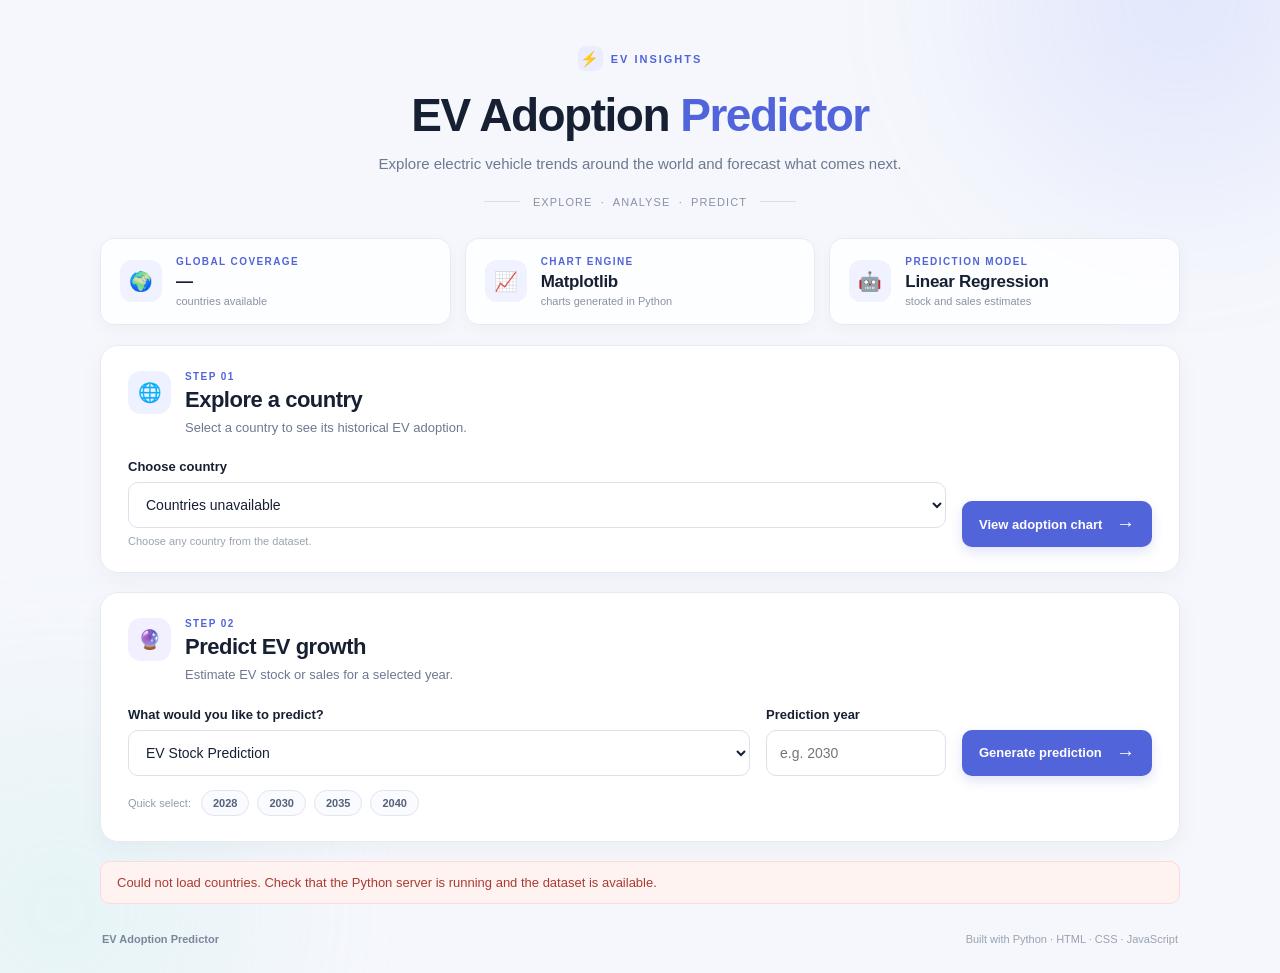
==== public/index.html @ 8233046d "Add Vercel deployment: Flask API (api/index.py), public/ frontend, vercel.json, requirements.txt" ====
<!DOCTYPE html>
<html lang="en">
<head>
    <meta charset="UTF-8">
    <meta name="viewport" content="width=device-width, initial-scale=1.0">
    <title>EV Adoption Predictor</title>
    <link rel="stylesheet" href="style.css">
</head>
<body>
<div class="page-glow glow-one"></div>
<div class="page-glow glow-two"></div>
<div class="container">
    <header class="header">
        <div class="brand-mark"><span class="brand-icon">⚡</span><span>EV INSIGHTS</span></div>
        <h1>EV Adoption <span>Predictor</span></h1>
        <p class="subtitle">Explore electric vehicle trends around the world and forecast what comes next.</p>
        <div class="hero-line"><span></span><span>Explore&nbsp; · &nbsp;Analyse&nbsp; · &nbsp;Predict</span><span></span></div>
    </header>

    <main>
        <section class="overview-grid" aria-label="Project highlights">
            <div class="overview-card"><div class="overview-icon">🌍</div><div><p class="overview-label">GLOBAL COVERAGE</p><strong id="countryCount">—</strong><small>countries available</small></div></div>
            <div class="overview-card"><div class="overview-icon">📈</div><div><p class="overview-label">CHART ENGINE</p><strong>Matplotlib</strong><small>charts generated in Python</small></div></div>
            <div class="overview-card"><div class="overview-icon">🤖</div><div><p class="overview-label">PREDICTION MODEL</p><strong>Linear Regression</strong><small>stock and sales estimates</small></div></div>
        </section>

        <section class="card explore-card">
            <div class="section-heading">
                <div class="section-icon">🌐</div>
                <div><p class="eyebrow">STEP 01</p><h2>Explore a country</h2><p>Select a country to see its historical EV adoption.</p></div>
            </div>
            <div class="form-grid">
                <div class="field">
                    <label for="country">Choose country</label>
                    <select id="country"><option value="">Loading countries...</option></select>
                    <small class="field-hint">Choose any country from the dataset.</small>
                </div>
                <button id="viewBtn" class="primary-btn"><span>View adoption chart</span><span class="btn-arrow">→</span></button>
            </div>
        </section>

        <section id="chartSection" class="card chart-card hidden">
            <div class="chart-header">
                <div><p class="eyebrow">COUNTRY OVERVIEW</p><h2 id="chartTitle">EV Adoption</h2><p class="section-description">Historical electric vehicle stock over time</p></div>
                <div class="chart-actions"><div id="latestValue" class="latest-box">Latest data</div><button id="downloadBtn" class="secondary-btn" disabled>↓ Download PNG</button></div>
            </div>
            <div class="chart-wrapper"><div id="chartLoader" class="chart-loader hidden"><span class="spinner"></span>Preparing chart with Python...</div><img id="chartImage" alt="EV adoption chart"></div>
            <p class="chart-note"><span class="note-dot"></span> Chart generated using Python and Matplotlib</p>
        </section>

        <section class="card prediction-card">
            <div class="section-heading">
                <div class="section-icon purple">🔮</div>
                <div><p class="eyebrow">STEP 02</p><h2>Predict EV growth</h2><p>Estimate EV stock or sales for a selected year.</p></div>
            </div>
            <div class="form-grid prediction-grid">
                <div class="field"><label for="predictionType">What would you like to predict?</label><select id="predictionType"><option value="stock">EV Stock Prediction</option><option value="sales">EV Sales Prediction</option></select></div>
                <div class="field"><label for="futureYear">Prediction year</label><input id="futureYear" type="number" min="1900" max="2200" placeholder="e.g. 2030"></div>
                <button id="predictBtn" class="primary-btn"><span>Generate prediction</span><span class="btn-arrow">→</span></button>
            </div>
            <div class="year-shortcuts"><span>Quick select:</span><button type="button" class="year-chip" data-year="2028">2028</button><button type="button" class="year-chip" data-year="2030">2030</button><button type="button" class="year-chip" data-year="2035">2035</button><button type="button" class="year-chip" data-year="2040">2040</button></div>
            <div id="result" class="result hidden" aria-live="polite"></div>
        </section>
        <div id="message" class="message hidden" role="alert"></div>
    </main>
    <footer><span>EV Adoption Predictor</span><span>Built with Python · HTML · CSS · JavaScript</span></footer>
</div>
<script src="script.js"></script>
</body>
</html>
---- public/style.css ----
:root{--ink:#172033;--muted:#6e7890;--blue:#5264d9;--blue-dark:#4052c7;--line:#e7eaf2;--surface:#fff;--bg:#f5f7fc}
*{box-sizing:border-box;margin:0;padding:0}
body{font-family:Inter,Arial,Helvetica,sans-serif;background:var(--bg);color:var(--ink);min-height:100vh;overflow-x:hidden}
.page-glow{position:fixed;width:360px;height:360px;border-radius:50%;filter:blur(90px);opacity:.18;pointer-events:none;z-index:-1}.glow-one{background:#8fa2ff;top:-180px;right:-80px}.glow-two{background:#a6e8df;bottom:-190px;left:-120px}
.container{width:min(1080px,92%);margin:auto;padding:38px 0 24px}.header{text-align:center;padding:8px 10px 30px}.brand-mark{display:inline-flex;align-items:center;gap:8px;color:#5264d9;font-size:11px;font-weight:800;letter-spacing:2px;margin-bottom:17px}.brand-icon{display:grid;place-items:center;width:25px;height:25px;border-radius:8px;background:#e9edff;font-size:15px}h1{font-size:clamp(32px,5vw,46px);letter-spacing:-1.5px;margin-bottom:10px;font-weight:800}h1 span{color:var(--blue)}.subtitle{color:var(--muted);line-height:1.65;font-size:15px}.hero-line{display:flex;align-items:center;justify-content:center;gap:13px;margin-top:19px;color:#8992a6;font-size:11px;letter-spacing:1.1px;text-transform:uppercase}.hero-line span:first-child,.hero-line span:last-child{height:1px;width:36px;background:#d9deeb}
.overview-grid{display:grid;grid-template-columns:repeat(3,1fr);gap:14px;margin-bottom:20px}.overview-card{display:flex;align-items:center;gap:14px;padding:17px 19px;background:rgba(255,255,255,.82);border:1px solid var(--line);border-radius:14px;box-shadow:0 5px 18px rgba(25,35,60,.035);transition:transform .2s,box-shadow .2s}.overview-card:hover{transform:translateY(-3px);box-shadow:0 10px 24px rgba(25,35,60,.08)}.overview-icon{width:42px;height:42px;display:grid;place-items:center;border-radius:12px;background:#f0f2ff;font-size:19px}.overview-label,.eyebrow{font-size:10px;letter-spacing:1.4px;font-weight:800;color:var(--blue);margin-bottom:5px}.overview-card strong{display:block;font-size:17px;letter-spacing:-.3px}.overview-card small{display:block;color:#8992a6;font-size:11px;margin-top:3px}
.card{background:var(--surface);border:1px solid var(--line);border-radius:18px;padding:25px 27px;margin-bottom:19px;box-shadow:0 7px 24px rgba(25,35,60,.045);transition:box-shadow .2s}.card:hover{box-shadow:0 10px 30px rgba(25,35,60,.065)}.section-heading{display:flex;align-items:flex-start;gap:14px;margin-bottom:22px}.section-icon{width:43px;height:43px;flex:0 0 43px;display:grid;place-items:center;border-radius:13px;background:#eef1ff;font-size:19px}.section-icon.purple{background:#f2efff}.section-heading h2,.chart-header h2{font-size:22px;letter-spacing:-.5px;margin-bottom:5px}.section-heading p:not(.eyebrow),.section-description{color:var(--muted);font-size:13px;line-height:1.5}.form-grid{display:grid;grid-template-columns:1fr 190px;gap:16px;align-items:end}.prediction-grid{grid-template-columns:1fr 180px 190px}.field label{display:block;font-size:13px;font-weight:700;margin-bottom:8px}.field select,.field input{width:100%;height:46px;border:1px solid #dce1ec;border-radius:10px;padding:0 13px;font-size:14px;color:var(--ink);background:#fff;outline:none;transition:border .18s,box-shadow .18s}.field select:focus,.field input:focus{border-color:#8491ed;box-shadow:0 0 0 3px rgba(82,100,217,.12)}.field-hint{display:block;color:#9aa2b2;font-size:11px;margin-top:7px}.primary-btn{height:46px;border:0;border-radius:10px;padding:0 17px;background:var(--blue);color:white;font-size:13px;font-weight:700;cursor:pointer;display:flex;align-items:center;justify-content:space-between;gap:12px;box-shadow:0 5px 12px rgba(82,100,217,.18);transition:transform .18s,background .18s,box-shadow .18s}.primary-btn:hover{background:var(--blue-dark);transform:translateY(-2px);box-shadow:0 8px 16px rgba(82,100,217,.25)}.primary-btn:active{transform:translateY(0)}.primary-btn:disabled{opacity:.65;cursor:wait;transform:none}.btn-arrow{font-size:19px;font-weight:400}.secondary-btn{height:40px;padding:0 14px;border:1px solid #dce1ec;border-radius:9px;background:#fff;color:#45506a;font-size:12px;font-weight:700;cursor:pointer;transition:background .18s,border .18s,transform .18s}.secondary-btn:hover:not(:disabled){background:#f5f6ff;border-color:#bfc7f5;transform:translateY(-1px)}.secondary-btn:disabled{opacity:.45;cursor:not-allowed}
.chart-card{animation:riseIn .4s ease both}.chart-header{display:flex;justify-content:space-between;align-items:center;gap:18px;margin-bottom:17px}.chart-actions{display:flex;align-items:center;gap:10px}.latest-box{background:#eff2ff;color:#4354c7;padding:11px 14px;border-radius:9px;font-size:12px;font-weight:700}.chart-wrapper{width:100%;height:410px;border:1px solid #edf0f5;border-radius:12px;padding:10px;overflow:hidden;background:linear-gradient(135deg,#fff,#fbfcff);position:relative}.chart-wrapper img{width:100%;height:100%;object-fit:contain;display:block;transition:transform .25s}.chart-wrapper img:hover{transform:scale(1.015)}.chart-loader{position:absolute;inset:0;z-index:2;display:flex;align-items:center;justify-content:center;gap:10px;background:rgba(255,255,255,.9);color:#65708a;font-size:13px;font-weight:600}.spinner{width:19px;height:19px;border:2px solid #dce1ff;border-top-color:var(--blue);border-radius:50%;animation:spin .8s linear infinite}.chart-note{margin-top:11px;color:#929bad;font-size:11px;display:flex;align-items:center;gap:7px}.note-dot{width:6px;height:6px;border-radius:50%;background:#43b99a}.year-shortcuts{display:flex;align-items:center;gap:8px;margin-top:14px;flex-wrap:wrap}.year-shortcuts>span{font-size:11px;color:#929bad;margin-right:2px}.year-chip{border:1px solid #e1e5f0;background:#fafbff;color:#56617a;padding:6px 11px;border-radius:20px;font-size:11px;font-weight:700;cursor:pointer;transition:all .18s}.year-chip:hover,.year-chip.active{background:#edf0ff;border-color:#aeb8f3;color:#4052c7;transform:translateY(-1px)}.result{margin-top:21px;padding:20px 22px;border:1px solid #dfe4ff;border-radius:13px;background:linear-gradient(120deg,#f6f7ff,#fbfcff);animation:riseIn .35s ease both}.result-top{display:flex;align-items:center;justify-content:space-between;gap:10px}.result-info{color:#69748d;font-size:12px}.result-type{font-size:10px;font-weight:800;letter-spacing:.8px;color:#5264d9;background:#e9edff;padding:6px 9px;border-radius:20px}.result-main{font-size:clamp(28px,4vw,36px);font-weight:800;letter-spacing:-1px;color:#4354c7;margin:9px 0 4px}.result-caption{font-size:12px;color:#7d879b}.message{padding:13px 16px;background:#fff3f2;border:1px solid #ffd9d5;color:#a83c32;border-radius:10px;margin-bottom:17px;font-size:13px}.hidden{display:none!important}footer{display:flex;justify-content:space-between;gap:10px;color:#9aa2b2;font-size:11px;padding:12px 2px 4px}footer span:first-child{font-weight:700;color:#7c869b}
@keyframes spin{to{transform:rotate(360deg)}}@keyframes riseIn{from{opacity:0;transform:translateY(9px)}to{opacity:1;transform:translateY(0)}}
@media(max-width:760px){.overview-grid{grid-template-columns:1fr}.overview-card{padding:13px 16px}.form-grid,.prediction-grid{grid-template-columns:1fr}.chart-header{align-items:flex-start;flex-direction:column}.chart-actions{width:100%;flex-wrap:wrap}.chart-wrapper{height:320px}.card{padding:21px 18px}.container{padding-top:25px}footer{flex-direction:column;text-align:center}}
@media(prefers-reduced-motion:reduce){*,*::before,*::after{animation-duration:.01ms!important;animation-iteration-count:1!important;scroll-behavior:auto!important;transition-duration:.01ms!important}}
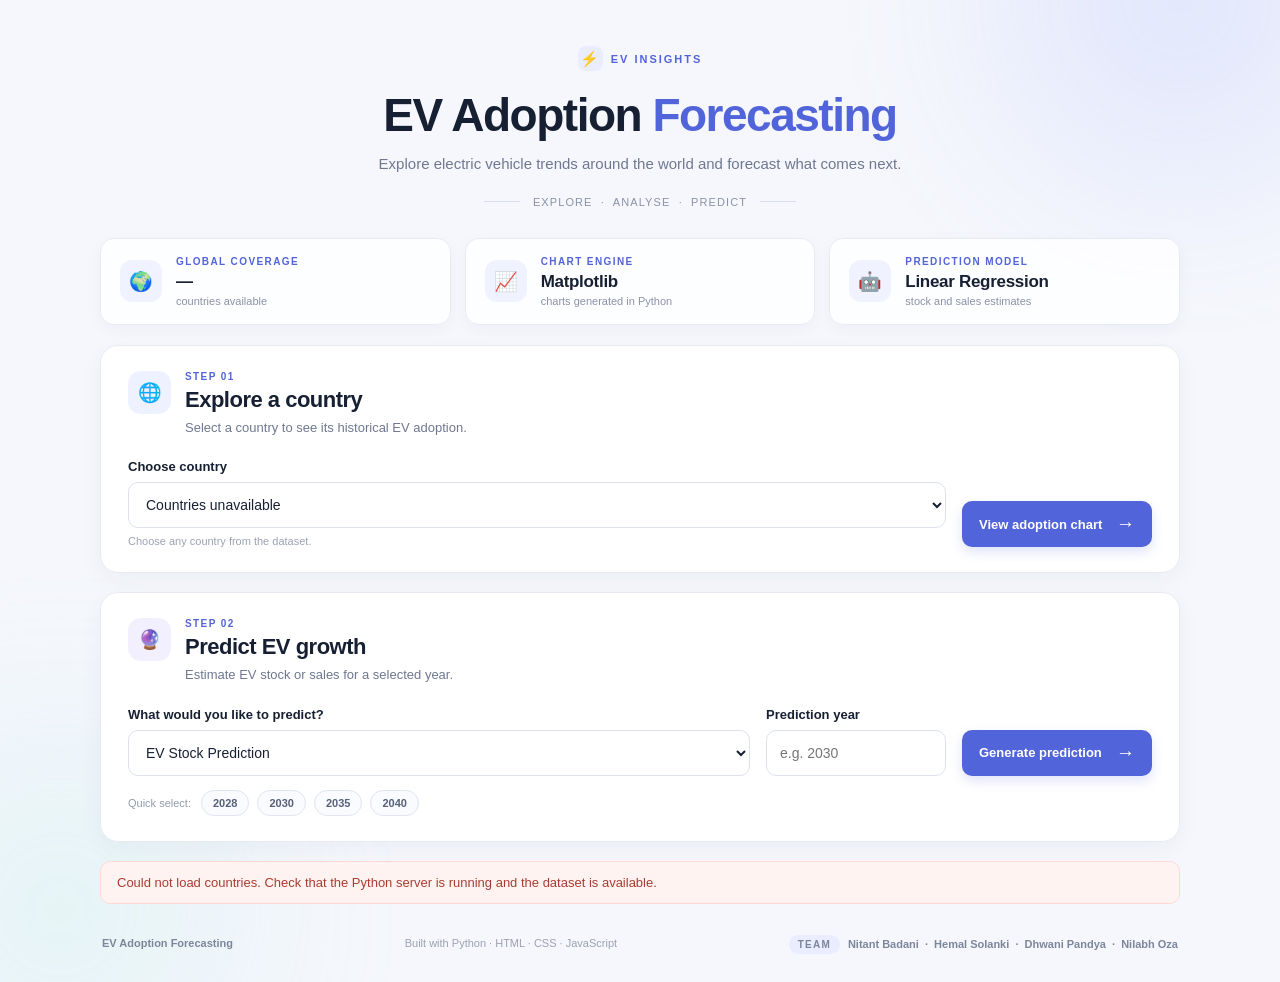
==== commit 563a99d2: "Rename to EV Adoption Forecasting; add team credits in footer" ====
--- a/public/index.html
+++ b/public/index.html
@@ -3,7 +3,7 @@
 <head>
     <meta charset="UTF-8">
     <meta name="viewport" content="width=device-width, initial-scale=1.0">
-    <title>EV Adoption Predictor</title>
+    <title>EV Adoption Forecasting</title>
     <link rel="stylesheet" href="style.css">
 </head>
 <body>
@@ -12,7 +12,7 @@
 <div class="container">
     <header class="header">
         <div class="brand-mark"><span class="brand-icon">⚡</span><span>EV INSIGHTS</span></div>
-        <h1>EV Adoption <span>Predictor</span></h1>
+        <h1>EV Adoption <span>Forecasting</span></h1>
         <p class="subtitle">Explore electric vehicle trends around the world and forecast what comes next.</p>
         <div class="hero-line"><span></span><span>Explore&nbsp; · &nbsp;Analyse&nbsp; · &nbsp;Predict</span><span></span></div>
     </header>
@@ -63,7 +63,14 @@
         </section>
         <div id="message" class="message hidden" role="alert"></div>
     </main>
-    <footer><span>EV Adoption Predictor</span><span>Built with Python · HTML · CSS · JavaScript</span></footer>
+    <footer>
+        <span>EV Adoption Forecasting</span>
+        <span>Built with Python · HTML · CSS · JavaScript</span>
+        <div class="credits">
+            <span class="credits-label">Team</span>
+            <span class="credits-names">Nitant Badani &nbsp;·&nbsp; Hemal Solanki &nbsp;·&nbsp; Dhwani Pandya &nbsp;·&nbsp; Nilabh Oza</span>
+        </div>
+    </footer>
 </div>
 <script src="script.js"></script>
 </body>
--- a/public/style.css
+++ b/public/style.css
@@ -5,7 +5,7 @@
 .container{width:min(1080px,92%);margin:auto;padding:38px 0 24px}.header{text-align:center;padding:8px 10px 30px}.brand-mark{display:inline-flex;align-items:center;gap:8px;color:#5264d9;font-size:11px;font-weight:800;letter-spacing:2px;margin-bottom:17px}.brand-icon{display:grid;place-items:center;width:25px;height:25px;border-radius:8px;background:#e9edff;font-size:15px}h1{font-size:clamp(32px,5vw,46px);letter-spacing:-1.5px;margin-bottom:10px;font-weight:800}h1 span{color:var(--blue)}.subtitle{color:var(--muted);line-height:1.65;font-size:15px}.hero-line{display:flex;align-items:center;justify-content:center;gap:13px;margin-top:19px;color:#8992a6;font-size:11px;letter-spacing:1.1px;text-transform:uppercase}.hero-line span:first-child,.hero-line span:last-child{height:1px;width:36px;background:#d9deeb}
 .overview-grid{display:grid;grid-template-columns:repeat(3,1fr);gap:14px;margin-bottom:20px}.overview-card{display:flex;align-items:center;gap:14px;padding:17px 19px;background:rgba(255,255,255,.82);border:1px solid var(--line);border-radius:14px;box-shadow:0 5px 18px rgba(25,35,60,.035);transition:transform .2s,box-shadow .2s}.overview-card:hover{transform:translateY(-3px);box-shadow:0 10px 24px rgba(25,35,60,.08)}.overview-icon{width:42px;height:42px;display:grid;place-items:center;border-radius:12px;background:#f0f2ff;font-size:19px}.overview-label,.eyebrow{font-size:10px;letter-spacing:1.4px;font-weight:800;color:var(--blue);margin-bottom:5px}.overview-card strong{display:block;font-size:17px;letter-spacing:-.3px}.overview-card small{display:block;color:#8992a6;font-size:11px;margin-top:3px}
 .card{background:var(--surface);border:1px solid var(--line);border-radius:18px;padding:25px 27px;margin-bottom:19px;box-shadow:0 7px 24px rgba(25,35,60,.045);transition:box-shadow .2s}.card:hover{box-shadow:0 10px 30px rgba(25,35,60,.065)}.section-heading{display:flex;align-items:flex-start;gap:14px;margin-bottom:22px}.section-icon{width:43px;height:43px;flex:0 0 43px;display:grid;place-items:center;border-radius:13px;background:#eef1ff;font-size:19px}.section-icon.purple{background:#f2efff}.section-heading h2,.chart-header h2{font-size:22px;letter-spacing:-.5px;margin-bottom:5px}.section-heading p:not(.eyebrow),.section-description{color:var(--muted);font-size:13px;line-height:1.5}.form-grid{display:grid;grid-template-columns:1fr 190px;gap:16px;align-items:end}.prediction-grid{grid-template-columns:1fr 180px 190px}.field label{display:block;font-size:13px;font-weight:700;margin-bottom:8px}.field select,.field input{width:100%;height:46px;border:1px solid #dce1ec;border-radius:10px;padding:0 13px;font-size:14px;color:var(--ink);background:#fff;outline:none;transition:border .18s,box-shadow .18s}.field select:focus,.field input:focus{border-color:#8491ed;box-shadow:0 0 0 3px rgba(82,100,217,.12)}.field-hint{display:block;color:#9aa2b2;font-size:11px;margin-top:7px}.primary-btn{height:46px;border:0;border-radius:10px;padding:0 17px;background:var(--blue);color:white;font-size:13px;font-weight:700;cursor:pointer;display:flex;align-items:center;justify-content:space-between;gap:12px;box-shadow:0 5px 12px rgba(82,100,217,.18);transition:transform .18s,background .18s,box-shadow .18s}.primary-btn:hover{background:var(--blue-dark);transform:translateY(-2px);box-shadow:0 8px 16px rgba(82,100,217,.25)}.primary-btn:active{transform:translateY(0)}.primary-btn:disabled{opacity:.65;cursor:wait;transform:none}.btn-arrow{font-size:19px;font-weight:400}.secondary-btn{height:40px;padding:0 14px;border:1px solid #dce1ec;border-radius:9px;background:#fff;color:#45506a;font-size:12px;font-weight:700;cursor:pointer;transition:background .18s,border .18s,transform .18s}.secondary-btn:hover:not(:disabled){background:#f5f6ff;border-color:#bfc7f5;transform:translateY(-1px)}.secondary-btn:disabled{opacity:.45;cursor:not-allowed}
-.chart-card{animation:riseIn .4s ease both}.chart-header{display:flex;justify-content:space-between;align-items:center;gap:18px;margin-bottom:17px}.chart-actions{display:flex;align-items:center;gap:10px}.latest-box{background:#eff2ff;color:#4354c7;padding:11px 14px;border-radius:9px;font-size:12px;font-weight:700}.chart-wrapper{width:100%;height:410px;border:1px solid #edf0f5;border-radius:12px;padding:10px;overflow:hidden;background:linear-gradient(135deg,#fff,#fbfcff);position:relative}.chart-wrapper img{width:100%;height:100%;object-fit:contain;display:block;transition:transform .25s}.chart-wrapper img:hover{transform:scale(1.015)}.chart-loader{position:absolute;inset:0;z-index:2;display:flex;align-items:center;justify-content:center;gap:10px;background:rgba(255,255,255,.9);color:#65708a;font-size:13px;font-weight:600}.spinner{width:19px;height:19px;border:2px solid #dce1ff;border-top-color:var(--blue);border-radius:50%;animation:spin .8s linear infinite}.chart-note{margin-top:11px;color:#929bad;font-size:11px;display:flex;align-items:center;gap:7px}.note-dot{width:6px;height:6px;border-radius:50%;background:#43b99a}.year-shortcuts{display:flex;align-items:center;gap:8px;margin-top:14px;flex-wrap:wrap}.year-shortcuts>span{font-size:11px;color:#929bad;margin-right:2px}.year-chip{border:1px solid #e1e5f0;background:#fafbff;color:#56617a;padding:6px 11px;border-radius:20px;font-size:11px;font-weight:700;cursor:pointer;transition:all .18s}.year-chip:hover,.year-chip.active{background:#edf0ff;border-color:#aeb8f3;color:#4052c7;transform:translateY(-1px)}.result{margin-top:21px;padding:20px 22px;border:1px solid #dfe4ff;border-radius:13px;background:linear-gradient(120deg,#f6f7ff,#fbfcff);animation:riseIn .35s ease both}.result-top{display:flex;align-items:center;justify-content:space-between;gap:10px}.result-info{color:#69748d;font-size:12px}.result-type{font-size:10px;font-weight:800;letter-spacing:.8px;color:#5264d9;background:#e9edff;padding:6px 9px;border-radius:20px}.result-main{font-size:clamp(28px,4vw,36px);font-weight:800;letter-spacing:-1px;color:#4354c7;margin:9px 0 4px}.result-caption{font-size:12px;color:#7d879b}.message{padding:13px 16px;background:#fff3f2;border:1px solid #ffd9d5;color:#a83c32;border-radius:10px;margin-bottom:17px;font-size:13px}.hidden{display:none!important}footer{display:flex;justify-content:space-between;gap:10px;color:#9aa2b2;font-size:11px;padding:12px 2px 4px}footer span:first-child{font-weight:700;color:#7c869b}
+.chart-card{animation:riseIn .4s ease both}.chart-header{display:flex;justify-content:space-between;align-items:center;gap:18px;margin-bottom:17px}.chart-actions{display:flex;align-items:center;gap:10px}.latest-box{background:#eff2ff;color:#4354c7;padding:11px 14px;border-radius:9px;font-size:12px;font-weight:700}.chart-wrapper{width:100%;height:410px;border:1px solid #edf0f5;border-radius:12px;padding:10px;overflow:hidden;background:linear-gradient(135deg,#fff,#fbfcff);position:relative}.chart-wrapper img{width:100%;height:100%;object-fit:contain;display:block;transition:transform .25s}.chart-wrapper img:hover{transform:scale(1.015)}.chart-loader{position:absolute;inset:0;z-index:2;display:flex;align-items:center;justify-content:center;gap:10px;background:rgba(255,255,255,.9);color:#65708a;font-size:13px;font-weight:600}.spinner{width:19px;height:19px;border:2px solid #dce1ff;border-top-color:var(--blue);border-radius:50%;animation:spin .8s linear infinite}.chart-note{margin-top:11px;color:#929bad;font-size:11px;display:flex;align-items:center;gap:7px}.note-dot{width:6px;height:6px;border-radius:50%;background:#43b99a}.year-shortcuts{display:flex;align-items:center;gap:8px;margin-top:14px;flex-wrap:wrap}.year-shortcuts>span{font-size:11px;color:#929bad;margin-right:2px}.year-chip{border:1px solid #e1e5f0;background:#fafbff;color:#56617a;padding:6px 11px;border-radius:20px;font-size:11px;font-weight:700;cursor:pointer;transition:all .18s}.year-chip:hover,.year-chip.active{background:#edf0ff;border-color:#aeb8f3;color:#4052c7;transform:translateY(-1px)}.result{margin-top:21px;padding:20px 22px;border:1px solid #dfe4ff;border-radius:13px;background:linear-gradient(120deg,#f6f7ff,#fbfcff);animation:riseIn .35s ease both}.result-top{display:flex;align-items:center;justify-content:space-between;gap:10px}.result-info{color:#69748d;font-size:12px}.result-type{font-size:10px;font-weight:800;letter-spacing:.8px;color:#5264d9;background:#e9edff;padding:6px 9px;border-radius:20px}.result-main{font-size:clamp(28px,4vw,36px);font-weight:800;letter-spacing:-1px;color:#4354c7;margin:9px 0 4px}.result-caption{font-size:12px;color:#7d879b}.message{padding:13px 16px;background:#fff3f2;border:1px solid #ffd9d5;color:#a83c32;border-radius:10px;margin-bottom:17px;font-size:13px}.hidden{display:none!important}footer{display:flex;justify-content:space-between;align-items:center;gap:10px;color:#9aa2b2;font-size:11px;padding:12px 2px 4px;flex-wrap:wrap}footer span:first-child{font-weight:700;color:#7c869b}.credits{display:flex;align-items:center;gap:8px;margin-top:2px}.credits-label{font-size:10px;font-weight:800;letter-spacing:1.2px;color:#5264d9;background:#e9edff;padding:4px 9px;border-radius:20px;text-transform:uppercase}.credits-names{font-size:11px;color:#7c869b;font-weight:600}
 @keyframes spin{to{transform:rotate(360deg)}}@keyframes riseIn{from{opacity:0;transform:translateY(9px)}to{opacity:1;transform:translateY(0)}}
-@media(max-width:760px){.overview-grid{grid-template-columns:1fr}.overview-card{padding:13px 16px}.form-grid,.prediction-grid{grid-template-columns:1fr}.chart-header{align-items:flex-start;flex-direction:column}.chart-actions{width:100%;flex-wrap:wrap}.chart-wrapper{height:320px}.card{padding:21px 18px}.container{padding-top:25px}footer{flex-direction:column;text-align:center}}
+@media(max-width:760px){.overview-grid{grid-template-columns:1fr}.overview-card{padding:13px 16px}.form-grid,.prediction-grid{grid-template-columns:1fr}.chart-header{align-items:flex-start;flex-direction:column}.chart-actions{width:100%;flex-wrap:wrap}.chart-wrapper{height:320px}.card{padding:21px 18px}.container{padding-top:25px}footer{flex-direction:column;text-align:center}.credits{justify-content:center;flex-wrap:wrap}}
 @media(prefers-reduced-motion:reduce){*,*::before,*::after{animation-duration:.01ms!important;animation-iteration-count:1!important;scroll-behavior:auto!important;transition-duration:.01ms!important}}
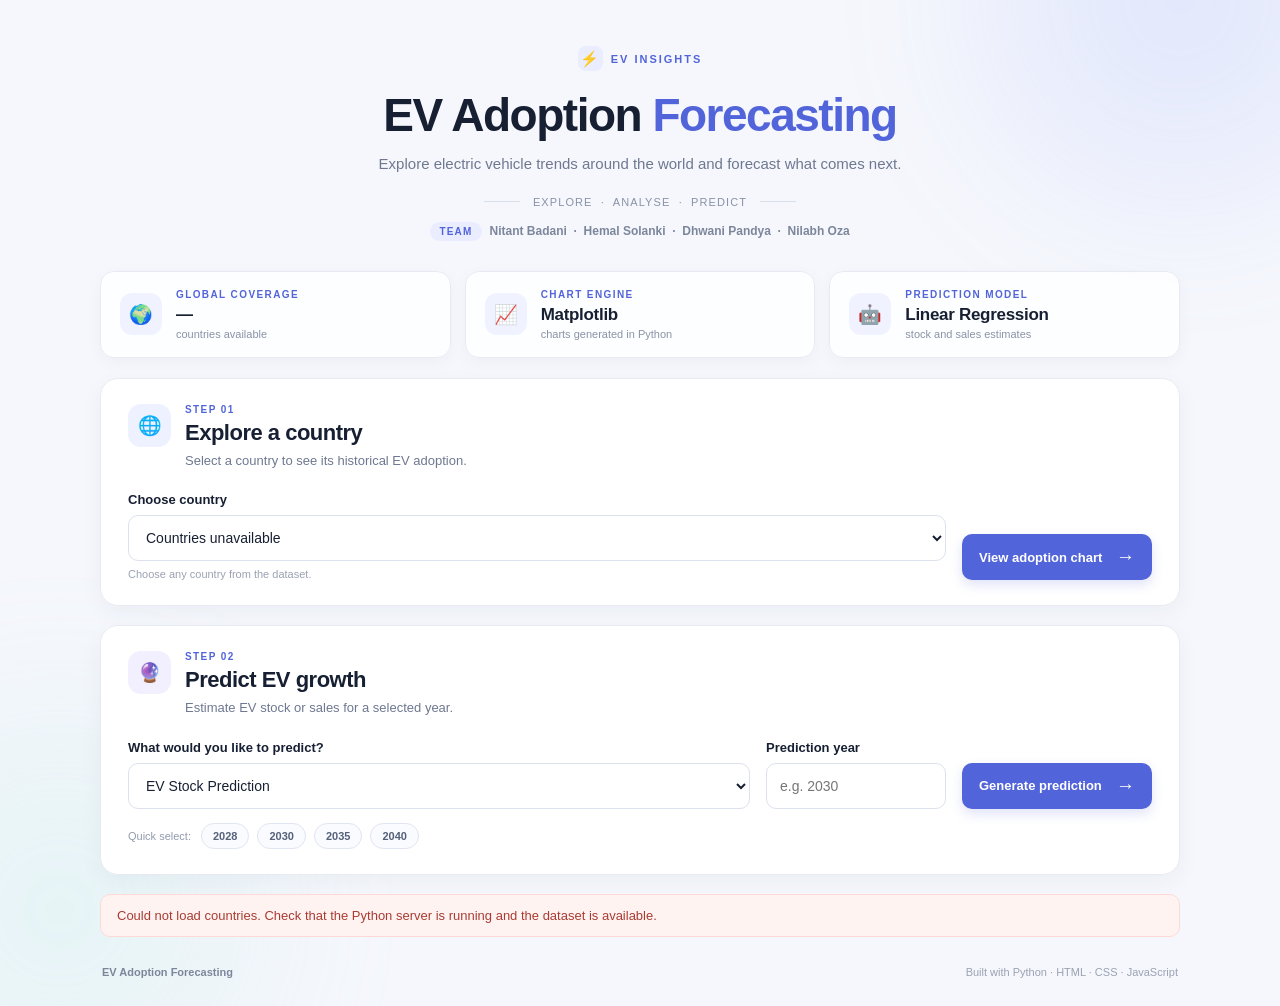
==== commit 65a91981: "Move team credits from footer to header" ====
--- a/public/index.html
+++ b/public/index.html
@@ -15,6 +15,10 @@
         <h1>EV Adoption <span>Forecasting</span></h1>
         <p class="subtitle">Explore electric vehicle trends around the world and forecast what comes next.</p>
         <div class="hero-line"><span></span><span>Explore&nbsp; · &nbsp;Analyse&nbsp; · &nbsp;Predict</span><span></span></div>
+        <div class="credits">
+            <span class="credits-label">Team</span>
+            <span class="credits-names">Nitant Badani &nbsp;·&nbsp; Hemal Solanki &nbsp;·&nbsp; Dhwani Pandya &nbsp;·&nbsp; Nilabh Oza</span>
+        </div>
     </header>
 
     <main>
@@ -66,10 +70,6 @@
     <footer>
         <span>EV Adoption Forecasting</span>
         <span>Built with Python · HTML · CSS · JavaScript</span>
-        <div class="credits">
-            <span class="credits-label">Team</span>
-            <span class="credits-names">Nitant Badani &nbsp;·&nbsp; Hemal Solanki &nbsp;·&nbsp; Dhwani Pandya &nbsp;·&nbsp; Nilabh Oza</span>
-        </div>
     </footer>
 </div>
 <script src="script.js"></script>
--- a/public/style.css
+++ b/public/style.css
@@ -5,7 +5,7 @@
 .container{width:min(1080px,92%);margin:auto;padding:38px 0 24px}.header{text-align:center;padding:8px 10px 30px}.brand-mark{display:inline-flex;align-items:center;gap:8px;color:#5264d9;font-size:11px;font-weight:800;letter-spacing:2px;margin-bottom:17px}.brand-icon{display:grid;place-items:center;width:25px;height:25px;border-radius:8px;background:#e9edff;font-size:15px}h1{font-size:clamp(32px,5vw,46px);letter-spacing:-1.5px;margin-bottom:10px;font-weight:800}h1 span{color:var(--blue)}.subtitle{color:var(--muted);line-height:1.65;font-size:15px}.hero-line{display:flex;align-items:center;justify-content:center;gap:13px;margin-top:19px;color:#8992a6;font-size:11px;letter-spacing:1.1px;text-transform:uppercase}.hero-line span:first-child,.hero-line span:last-child{height:1px;width:36px;background:#d9deeb}
 .overview-grid{display:grid;grid-template-columns:repeat(3,1fr);gap:14px;margin-bottom:20px}.overview-card{display:flex;align-items:center;gap:14px;padding:17px 19px;background:rgba(255,255,255,.82);border:1px solid var(--line);border-radius:14px;box-shadow:0 5px 18px rgba(25,35,60,.035);transition:transform .2s,box-shadow .2s}.overview-card:hover{transform:translateY(-3px);box-shadow:0 10px 24px rgba(25,35,60,.08)}.overview-icon{width:42px;height:42px;display:grid;place-items:center;border-radius:12px;background:#f0f2ff;font-size:19px}.overview-label,.eyebrow{font-size:10px;letter-spacing:1.4px;font-weight:800;color:var(--blue);margin-bottom:5px}.overview-card strong{display:block;font-size:17px;letter-spacing:-.3px}.overview-card small{display:block;color:#8992a6;font-size:11px;margin-top:3px}
 .card{background:var(--surface);border:1px solid var(--line);border-radius:18px;padding:25px 27px;margin-bottom:19px;box-shadow:0 7px 24px rgba(25,35,60,.045);transition:box-shadow .2s}.card:hover{box-shadow:0 10px 30px rgba(25,35,60,.065)}.section-heading{display:flex;align-items:flex-start;gap:14px;margin-bottom:22px}.section-icon{width:43px;height:43px;flex:0 0 43px;display:grid;place-items:center;border-radius:13px;background:#eef1ff;font-size:19px}.section-icon.purple{background:#f2efff}.section-heading h2,.chart-header h2{font-size:22px;letter-spacing:-.5px;margin-bottom:5px}.section-heading p:not(.eyebrow),.section-description{color:var(--muted);font-size:13px;line-height:1.5}.form-grid{display:grid;grid-template-columns:1fr 190px;gap:16px;align-items:end}.prediction-grid{grid-template-columns:1fr 180px 190px}.field label{display:block;font-size:13px;font-weight:700;margin-bottom:8px}.field select,.field input{width:100%;height:46px;border:1px solid #dce1ec;border-radius:10px;padding:0 13px;font-size:14px;color:var(--ink);background:#fff;outline:none;transition:border .18s,box-shadow .18s}.field select:focus,.field input:focus{border-color:#8491ed;box-shadow:0 0 0 3px rgba(82,100,217,.12)}.field-hint{display:block;color:#9aa2b2;font-size:11px;margin-top:7px}.primary-btn{height:46px;border:0;border-radius:10px;padding:0 17px;background:var(--blue);color:white;font-size:13px;font-weight:700;cursor:pointer;display:flex;align-items:center;justify-content:space-between;gap:12px;box-shadow:0 5px 12px rgba(82,100,217,.18);transition:transform .18s,background .18s,box-shadow .18s}.primary-btn:hover{background:var(--blue-dark);transform:translateY(-2px);box-shadow:0 8px 16px rgba(82,100,217,.25)}.primary-btn:active{transform:translateY(0)}.primary-btn:disabled{opacity:.65;cursor:wait;transform:none}.btn-arrow{font-size:19px;font-weight:400}.secondary-btn{height:40px;padding:0 14px;border:1px solid #dce1ec;border-radius:9px;background:#fff;color:#45506a;font-size:12px;font-weight:700;cursor:pointer;transition:background .18s,border .18s,transform .18s}.secondary-btn:hover:not(:disabled){background:#f5f6ff;border-color:#bfc7f5;transform:translateY(-1px)}.secondary-btn:disabled{opacity:.45;cursor:not-allowed}
-.chart-card{animation:riseIn .4s ease both}.chart-header{display:flex;justify-content:space-between;align-items:center;gap:18px;margin-bottom:17px}.chart-actions{display:flex;align-items:center;gap:10px}.latest-box{background:#eff2ff;color:#4354c7;padding:11px 14px;border-radius:9px;font-size:12px;font-weight:700}.chart-wrapper{width:100%;height:410px;border:1px solid #edf0f5;border-radius:12px;padding:10px;overflow:hidden;background:linear-gradient(135deg,#fff,#fbfcff);position:relative}.chart-wrapper img{width:100%;height:100%;object-fit:contain;display:block;transition:transform .25s}.chart-wrapper img:hover{transform:scale(1.015)}.chart-loader{position:absolute;inset:0;z-index:2;display:flex;align-items:center;justify-content:center;gap:10px;background:rgba(255,255,255,.9);color:#65708a;font-size:13px;font-weight:600}.spinner{width:19px;height:19px;border:2px solid #dce1ff;border-top-color:var(--blue);border-radius:50%;animation:spin .8s linear infinite}.chart-note{margin-top:11px;color:#929bad;font-size:11px;display:flex;align-items:center;gap:7px}.note-dot{width:6px;height:6px;border-radius:50%;background:#43b99a}.year-shortcuts{display:flex;align-items:center;gap:8px;margin-top:14px;flex-wrap:wrap}.year-shortcuts>span{font-size:11px;color:#929bad;margin-right:2px}.year-chip{border:1px solid #e1e5f0;background:#fafbff;color:#56617a;padding:6px 11px;border-radius:20px;font-size:11px;font-weight:700;cursor:pointer;transition:all .18s}.year-chip:hover,.year-chip.active{background:#edf0ff;border-color:#aeb8f3;color:#4052c7;transform:translateY(-1px)}.result{margin-top:21px;padding:20px 22px;border:1px solid #dfe4ff;border-radius:13px;background:linear-gradient(120deg,#f6f7ff,#fbfcff);animation:riseIn .35s ease both}.result-top{display:flex;align-items:center;justify-content:space-between;gap:10px}.result-info{color:#69748d;font-size:12px}.result-type{font-size:10px;font-weight:800;letter-spacing:.8px;color:#5264d9;background:#e9edff;padding:6px 9px;border-radius:20px}.result-main{font-size:clamp(28px,4vw,36px);font-weight:800;letter-spacing:-1px;color:#4354c7;margin:9px 0 4px}.result-caption{font-size:12px;color:#7d879b}.message{padding:13px 16px;background:#fff3f2;border:1px solid #ffd9d5;color:#a83c32;border-radius:10px;margin-bottom:17px;font-size:13px}.hidden{display:none!important}footer{display:flex;justify-content:space-between;align-items:center;gap:10px;color:#9aa2b2;font-size:11px;padding:12px 2px 4px;flex-wrap:wrap}footer span:first-child{font-weight:700;color:#7c869b}.credits{display:flex;align-items:center;gap:8px;margin-top:2px}.credits-label{font-size:10px;font-weight:800;letter-spacing:1.2px;color:#5264d9;background:#e9edff;padding:4px 9px;border-radius:20px;text-transform:uppercase}.credits-names{font-size:11px;color:#7c869b;font-weight:600}
+.chart-card{animation:riseIn .4s ease both}.chart-header{display:flex;justify-content:space-between;align-items:center;gap:18px;margin-bottom:17px}.chart-actions{display:flex;align-items:center;gap:10px}.latest-box{background:#eff2ff;color:#4354c7;padding:11px 14px;border-radius:9px;font-size:12px;font-weight:700}.chart-wrapper{width:100%;height:410px;border:1px solid #edf0f5;border-radius:12px;padding:10px;overflow:hidden;background:linear-gradient(135deg,#fff,#fbfcff);position:relative}.chart-wrapper img{width:100%;height:100%;object-fit:contain;display:block;transition:transform .25s}.chart-wrapper img:hover{transform:scale(1.015)}.chart-loader{position:absolute;inset:0;z-index:2;display:flex;align-items:center;justify-content:center;gap:10px;background:rgba(255,255,255,.9);color:#65708a;font-size:13px;font-weight:600}.spinner{width:19px;height:19px;border:2px solid #dce1ff;border-top-color:var(--blue);border-radius:50%;animation:spin .8s linear infinite}.chart-note{margin-top:11px;color:#929bad;font-size:11px;display:flex;align-items:center;gap:7px}.note-dot{width:6px;height:6px;border-radius:50%;background:#43b99a}.year-shortcuts{display:flex;align-items:center;gap:8px;margin-top:14px;flex-wrap:wrap}.year-shortcuts>span{font-size:11px;color:#929bad;margin-right:2px}.year-chip{border:1px solid #e1e5f0;background:#fafbff;color:#56617a;padding:6px 11px;border-radius:20px;font-size:11px;font-weight:700;cursor:pointer;transition:all .18s}.year-chip:hover,.year-chip.active{background:#edf0ff;border-color:#aeb8f3;color:#4052c7;transform:translateY(-1px)}.result{margin-top:21px;padding:20px 22px;border:1px solid #dfe4ff;border-radius:13px;background:linear-gradient(120deg,#f6f7ff,#fbfcff);animation:riseIn .35s ease both}.result-top{display:flex;align-items:center;justify-content:space-between;gap:10px}.result-info{color:#69748d;font-size:12px}.result-type{font-size:10px;font-weight:800;letter-spacing:.8px;color:#5264d9;background:#e9edff;padding:6px 9px;border-radius:20px}.result-main{font-size:clamp(28px,4vw,36px);font-weight:800;letter-spacing:-1px;color:#4354c7;margin:9px 0 4px}.result-caption{font-size:12px;color:#7d879b}.message{padding:13px 16px;background:#fff3f2;border:1px solid #ffd9d5;color:#a83c32;border-radius:10px;margin-bottom:17px;font-size:13px}.hidden{display:none!important}footer{display:flex;justify-content:space-between;align-items:center;gap:10px;color:#9aa2b2;font-size:11px;padding:12px 2px 4px;flex-wrap:wrap}footer span:first-child{font-weight:700;color:#7c869b}.credits{display:flex;align-items:center;justify-content:center;gap:8px;margin-top:14px}.credits-label{font-size:10px;font-weight:800;letter-spacing:1.2px;color:#5264d9;background:#e9edff;padding:4px 9px;border-radius:20px;text-transform:uppercase}.credits-names{font-size:12px;color:#7c869b;font-weight:600}
 @keyframes spin{to{transform:rotate(360deg)}}@keyframes riseIn{from{opacity:0;transform:translateY(9px)}to{opacity:1;transform:translateY(0)}}
 @media(max-width:760px){.overview-grid{grid-template-columns:1fr}.overview-card{padding:13px 16px}.form-grid,.prediction-grid{grid-template-columns:1fr}.chart-header{align-items:flex-start;flex-direction:column}.chart-actions{width:100%;flex-wrap:wrap}.chart-wrapper{height:320px}.card{padding:21px 18px}.container{padding-top:25px}footer{flex-direction:column;text-align:center}.credits{justify-content:center;flex-wrap:wrap}}
 @media(prefers-reduced-motion:reduce){*,*::before,*::after{animation-duration:.01ms!important;animation-iteration-count:1!important;scroll-behavior:auto!important;transition-duration:.01ms!important}}
